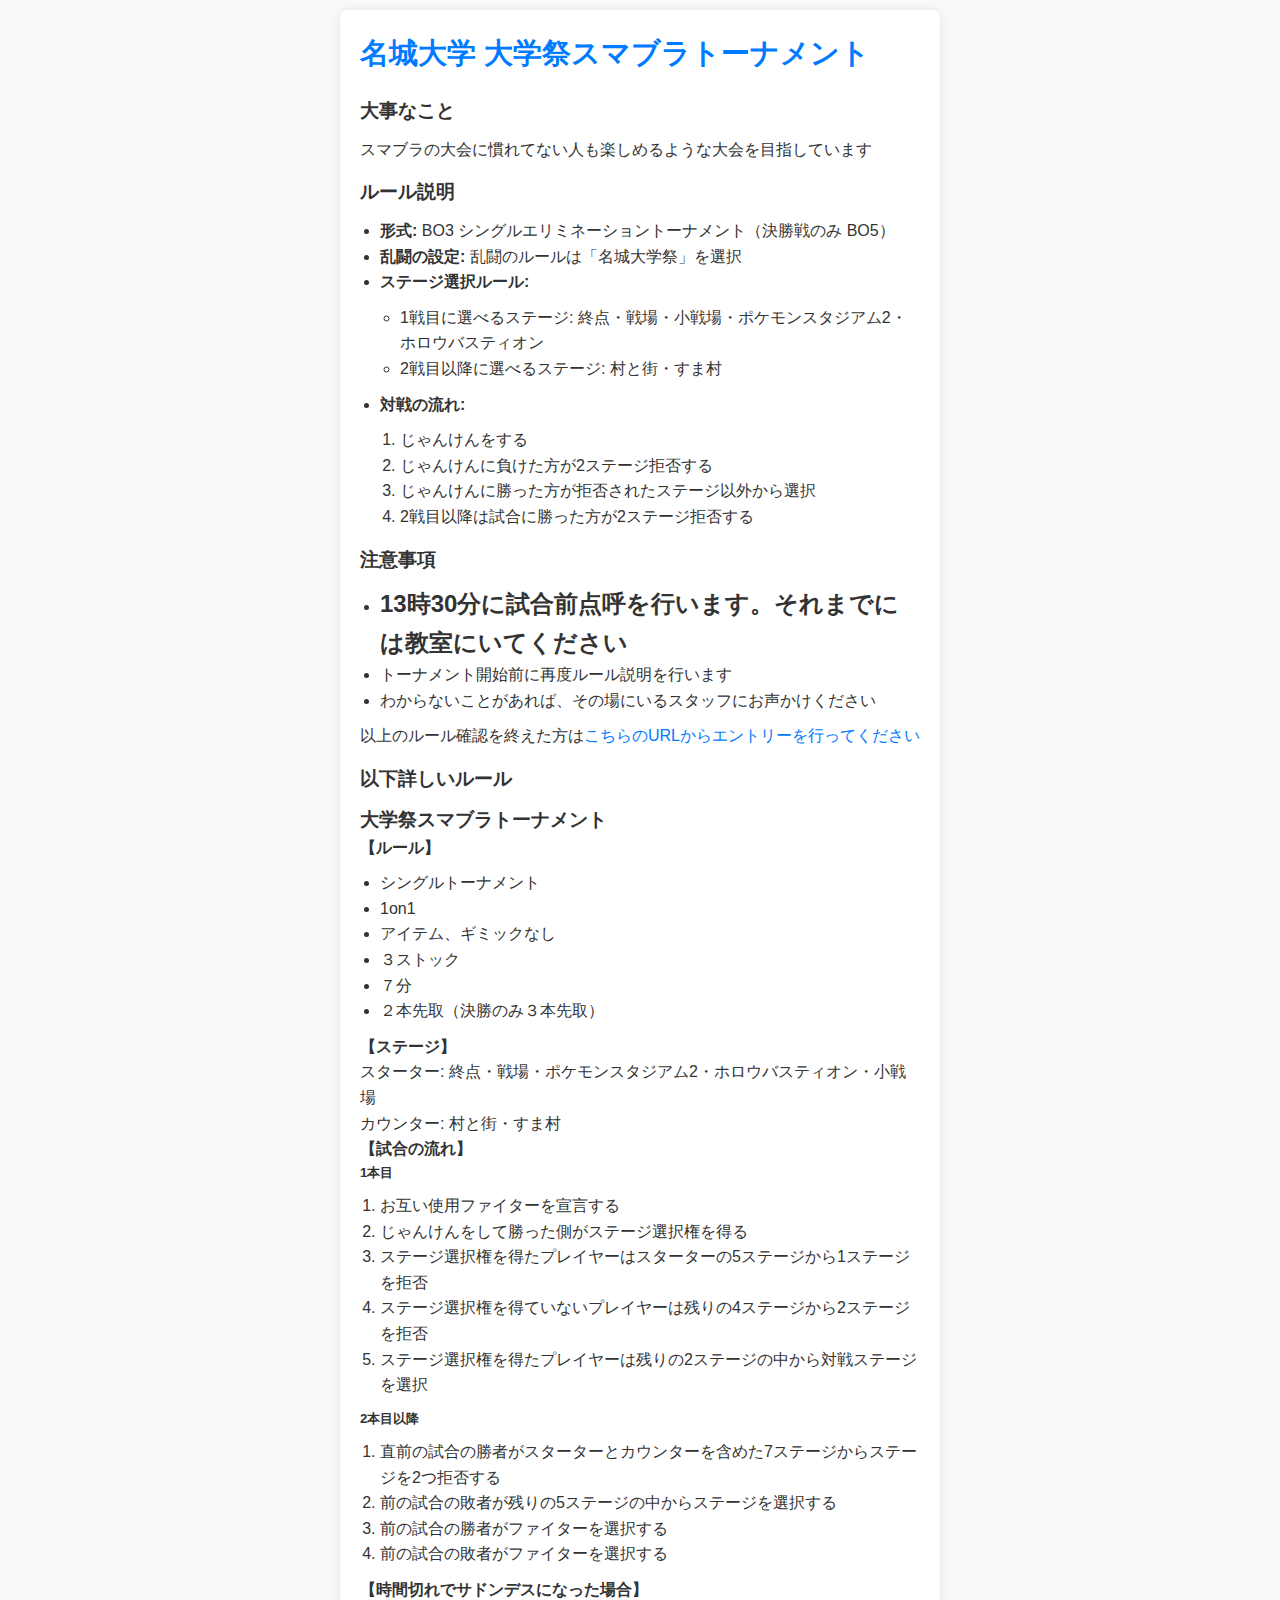
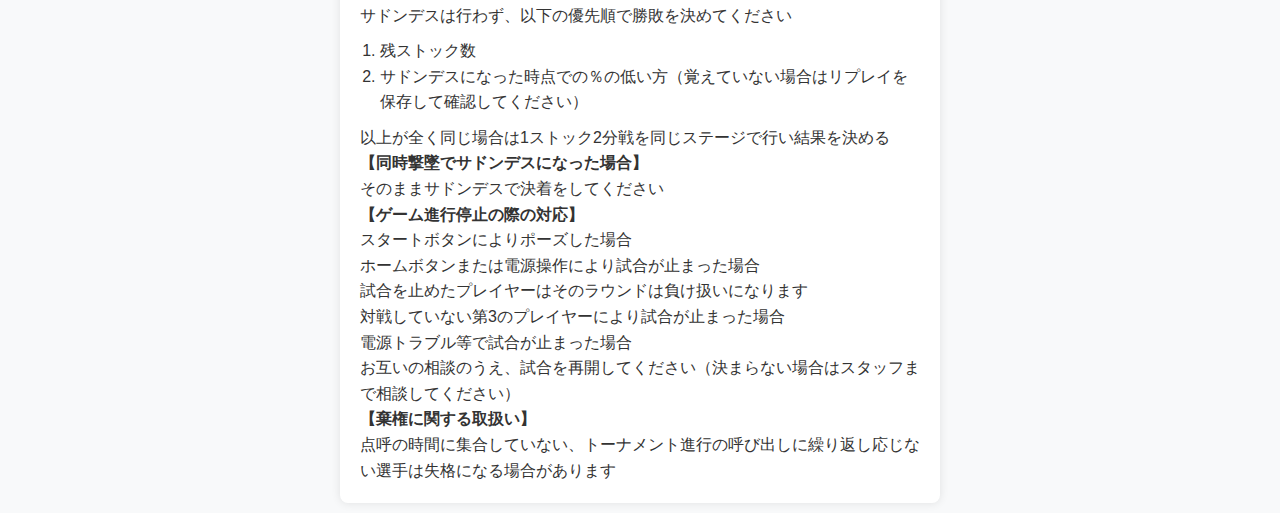
==== index.html @ b036d710 "Add files via upload" ====
<!DOCTYPE html>
<html lang="ja">
<head>
  <meta charset="UTF-8">
  <meta name="viewport" content="width=device-width, initial-scale=1.0">
  <title>名城大学 大学祭スマブラトーナメント</title>
  <link rel="stylesheet" href="style.css">
</head>
<body>
  <div class="container">
    <h1>名城大学 大学祭スマブラトーナメント</h1>
    <section class="important">
      <h2>大事なこと</h2>
      <p>スマブラの大会に慣れてない人も楽しめるような大会を目指しています</p>
    </section>
    <section class="rules">
      <h2>ルール説明</h2>
      <ul>
        <li><strong>形式:</strong> BO3 シングルエリミネーショントーナメント（決勝戦のみ BO5）</li>
        <li><strong>乱闘の設定:</strong> 乱闘のルールは「名城大学祭」を選択</li>
        <li><strong>ステージ選択ルール:</strong>
          <ul>
            <li>1戦目に選べるステージ: 終点・戦場・小戦場・ポケモンスタジアム2・ホロウバスティオン</li>
            <li>2戦目以降に選べるステージ: 村と街・すま村</li>
          </ul>
        </li>
        <li><strong>対戦の流れ:</strong>
          <ol>
            <li>じゃんけんをする</li>
            <li>じゃんけんに負けた方が2ステージ拒否する</li>
            <li>じゃんけんに勝った方が拒否されたステージ以外から選択</li>
            <li>2戦目以降は試合に勝った方が2ステージ拒否する</li>
          </ol>
        </li>
      </ul>
    </section>
    <section class="notes">
      <h2>注意事項</h2>
      <ul>
        <li><strong style="font-size: 1.5em;">13時30分に試合前点呼を行います。それまでには教室にいてください</strong></li>
        <li>トーナメント開始前に再度ルール説明を行います</li>
        <li>わからないことがあれば、その場にいるスタッフにお声かけください</li>
      </ul>
    </section>
    <div class="entry">
      <p>以上のルール確認を終えた方は<a href="https://docs.google.com/forms/d/e/1FAIpQLSc-3jKv6ZkCZ6KcLBnLiXt0v_ztF2rv4SXEdioni11OfFF35g/viewform?pli=1" target="_blank">こちらのURLからエントリーを行ってください</a></p>
    </div>
    <section class="detailed-rules">
      <h2>以下詳しいルール</h2>
      <h3>大学祭スマブラトーナメント</h3>
      <h4>【ルール】</h4>
      <ul>
        <li>シングルトーナメント</li>
        <li>1on1</li>
        <li>アイテム、ギミックなし</li>
        <li>３ストック</li>
        <li>７分</li>
        <li>２本先取（決勝のみ３本先取）</li>
      </ul>
      <h4>【ステージ】</h4>
      <p>スターター: 終点・戦場・ポケモンスタジアム2・ホロウバスティオン・小戦場</p>
      <p>カウンター: 村と街・すま村</p>
      <h4>【試合の流れ】</h4>
      <h5>1本目</h5>
      <ol>
        <li>お互い使用ファイターを宣言する</li>
        <li>じゃんけんをして勝った側がステージ選択権を得る</li>
        <li>ステージ選択権を得たプレイヤーはスターターの5ステージから1ステージを拒否</li>
        <li>ステージ選択権を得ていないプレイヤーは残りの4ステージから2ステージを拒否</li>
        <li>ステージ選択権を得たプレイヤーは残りの2ステージの中から対戦ステージを選択</li>
      </ol>
      <h5>2本目以降</h5>
      <ol>
        <li>直前の試合の勝者がスターターとカウンターを含めた7ステージからステージを2つ拒否する</li>
        <li>前の試合の敗者が残りの5ステージの中からステージを選択する</li>
        <li>前の試合の勝者がファイターを選択する</li>
        <li>前の試合の敗者がファイターを選択する</li>
      </ol>
      <h4>【時間切れでサドンデスになった場合】</h4>
      <p>サドンデスは行わず、以下の優先順で勝敗を決めてください</p>
      <ol>
        <li>残ストック数</li>
        <li>サドンデスになった時点での％の低い方（覚えていない場合はリプレイを保存して確認してください）</li>
      </ol>
      <p>以上が全く同じ場合は1ストック2分戦を同じステージで行い結果を決める</p>
      <h4>【同時撃墜でサドンデスになった場合】</h4>
      <p>そのままサドンデスで決着をしてください</p>
      <h4>【ゲーム進行停止の際の対応】</h4>
      <p>スタートボタンによりポーズした場合</p>
      <p>ホームボタンまたは電源操作により試合が止まった場合</p>
      <p>試合を止めたプレイヤーはそのラウンドは負け扱いになります</p>
      <p>対戦していない第3のプレイヤーにより試合が止まった場合</p>
      <p>電源トラブル等で試合が止まった場合</p>
      <p>お互いの相談のうえ、試合を再開してください（決まらない場合はスタッフまで相談してください）</p>
      <h4>【棄権に関する取扱い】</h4>
      <p>点呼の時間に集合していない、トーナメント進行の呼び出しに繰り返し応じない選手は失格になる場合があります</p>
    </section>
  </div>
  <script src="script.js"></script>
</body>
</html>
---- style.css ----
/* style.css */
* {
    box-sizing: border-box;
    margin: 0;
    padding: 0;
  }
  
  body {
    font-family: Arial, sans-serif;
    line-height: 1.6;
    background-color: #f8f9fa;
    color: #333;
    padding: 10px;
  }
  
  .container {
    max-width: 600px;
    margin: auto;
    padding: 20px;
    background: #fff;
    border-radius: 8px;
    box-shadow: 0 0 10px rgba(0, 0, 0, 0.1);
  }
  
  h1 {
    font-size: 1.8em;
    margin-bottom: 20px;
    color: #007bff;
  }
  
  h2 {
    font-size: 1.2em;
    color: #333;
    margin-top: 15px;
    margin-bottom: 10px;
  }
  
  .important p,
  .notes ul,
  .entry p {
    margin: 10px 0;
  }
  
  ul, ol {
    margin: 10px 0;
    padding-left: 20px;
  }
  
  .entry a {
    color: #007bff;
    text-decoration: none;
  }
  
  .entry a:hover {
    text-decoration: underline;
  }
  
  /* Responsive for mobile */
  @media (max-width: 600px) {
    h1 {
      font-size: 1.5em;
    }
  
    h2 {
      font-size: 1.1em;
    }
  
    .container {
      padding: 15px;
    }
  }
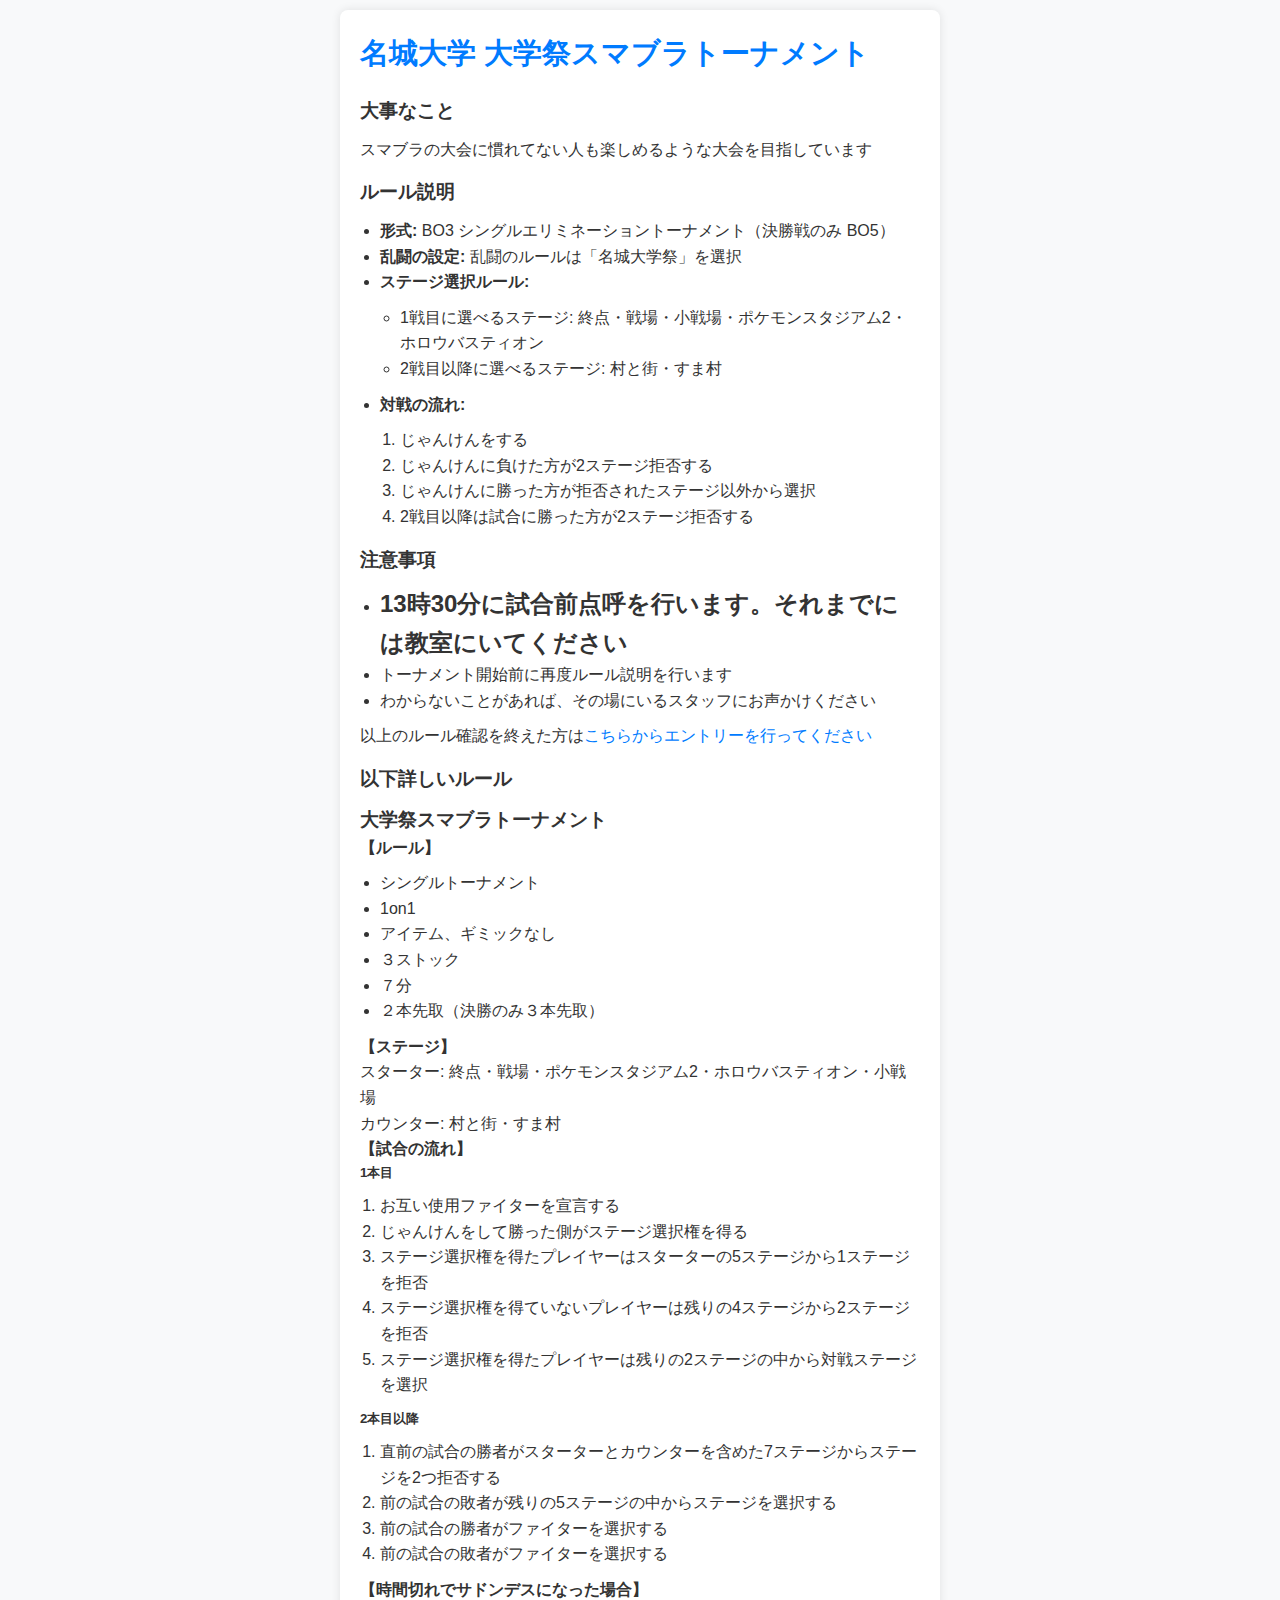
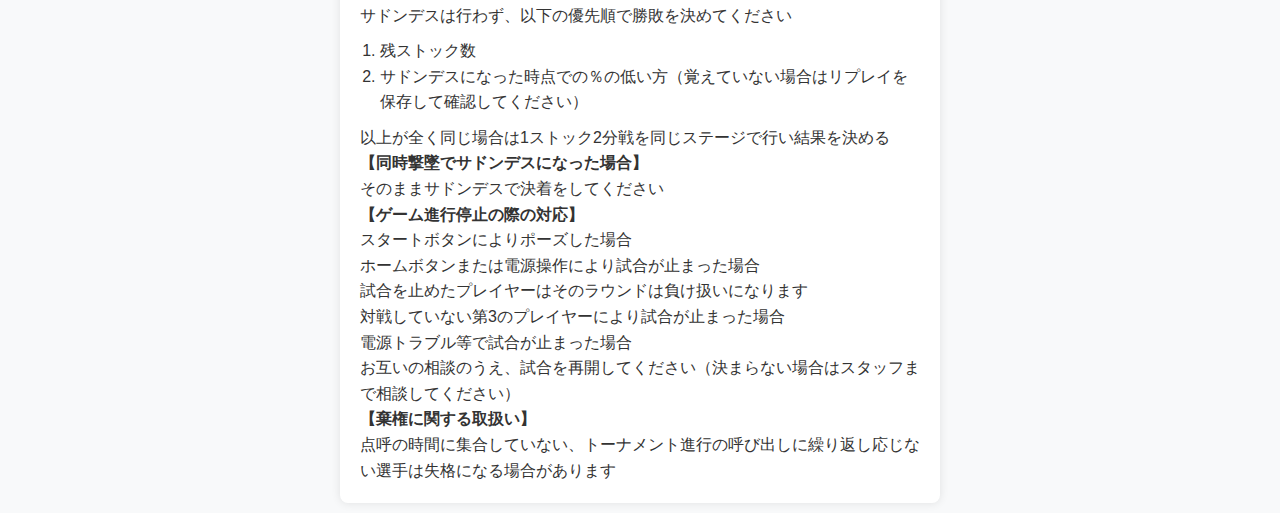
==== commit 28d2faae: "Update index.html" ====
--- a/index.html
+++ b/index.html
@@ -43,7 +43,7 @@
       </ul>
     </section>
     <div class="entry">
-      <p>以上のルール確認を終えた方は<a href="https://docs.google.com/forms/d/e/1FAIpQLSc-3jKv6ZkCZ6KcLBnLiXt0v_ztF2rv4SXEdioni11OfFF35g/viewform?pli=1" target="_blank">こちらのURLからエントリーを行ってください</a></p>
+      <p>以上のルール確認を終えた方は<a href="https://docs.google.com/forms/d/e/1FAIpQLSc-3jKv6ZkCZ6KcLBnLiXt0v_ztF2rv4SXEdioni11OfFF35g/viewform?pli=1" target="_blank">こちらからエントリーを行ってください</a></p>
     </div>
     <section class="detailed-rules">
       <h2>以下詳しいルール</h2>
@@ -98,4 +98,4 @@
   </div>
   <script src="script.js"></script>
 </body>
-</html>+</html>
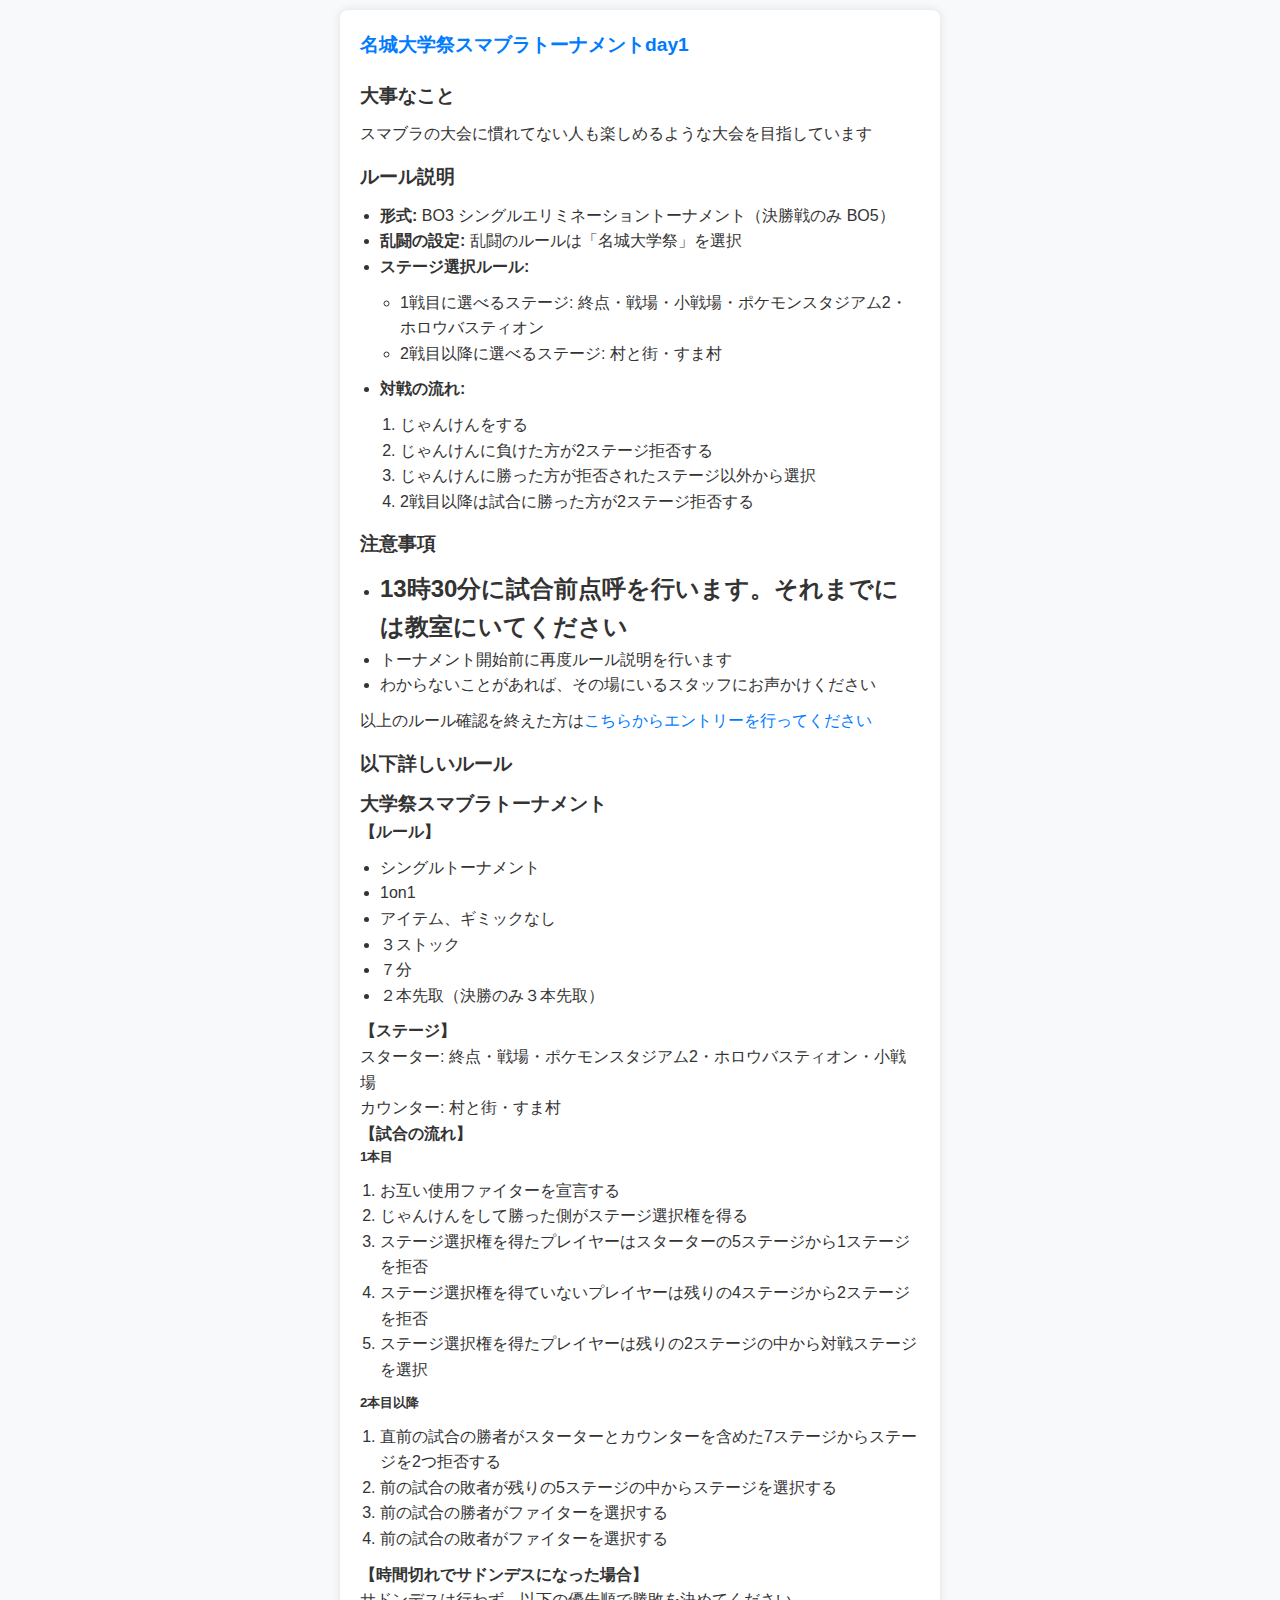
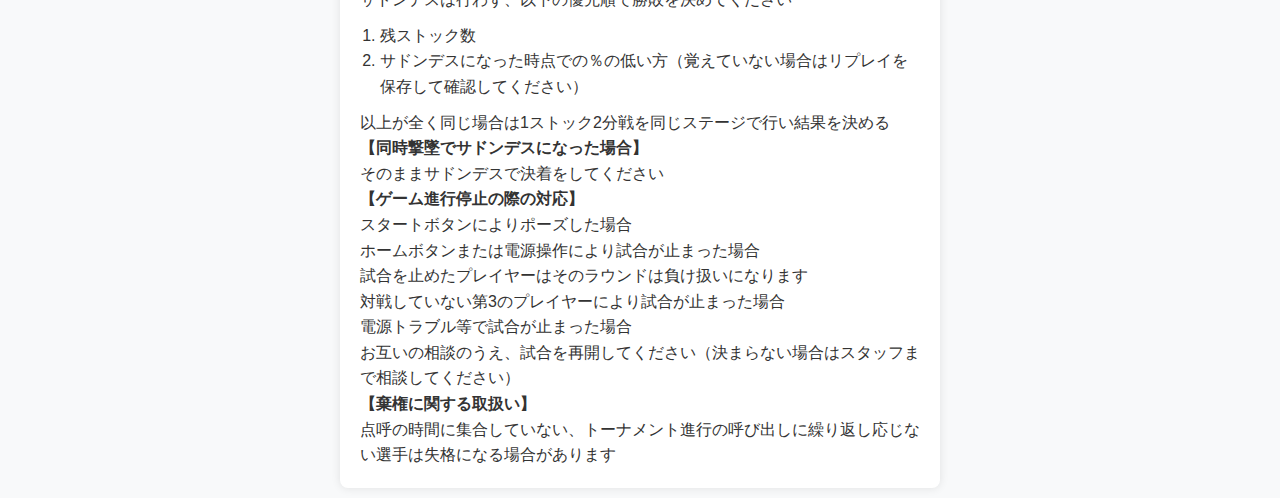
==== commit c7843d89: "Update index.html" ====
--- a/index.html
+++ b/index.html
@@ -3,12 +3,12 @@
 <head>
   <meta charset="UTF-8">
   <meta name="viewport" content="width=device-width, initial-scale=1.0">
-  <title>名城大学 大学祭スマブラトーナメント</title>
+  <title>名城大学祭スマブラトーナメントday1</title>
   <link rel="stylesheet" href="style.css">
 </head>
 <body>
   <div class="container">
-    <h1>名城大学 大学祭スマブラトーナメント</h1>
+    <h1>名城大学祭スマブラトーナメントday1</h1>
     <section class="important">
       <h2>大事なこと</h2>
       <p>スマブラの大会に慣れてない人も楽しめるような大会を目指しています</p>
--- a/style.css
+++ b/style.css
@@ -23,7 +23,7 @@
   }
   
   h1 {
-    font-size: 1.8em;
+    font-size: 1.2em;
     margin-bottom: 20px;
     color: #007bff;
   }
@@ -69,4 +69,4 @@
       padding: 15px;
     }
   }
-  +  
